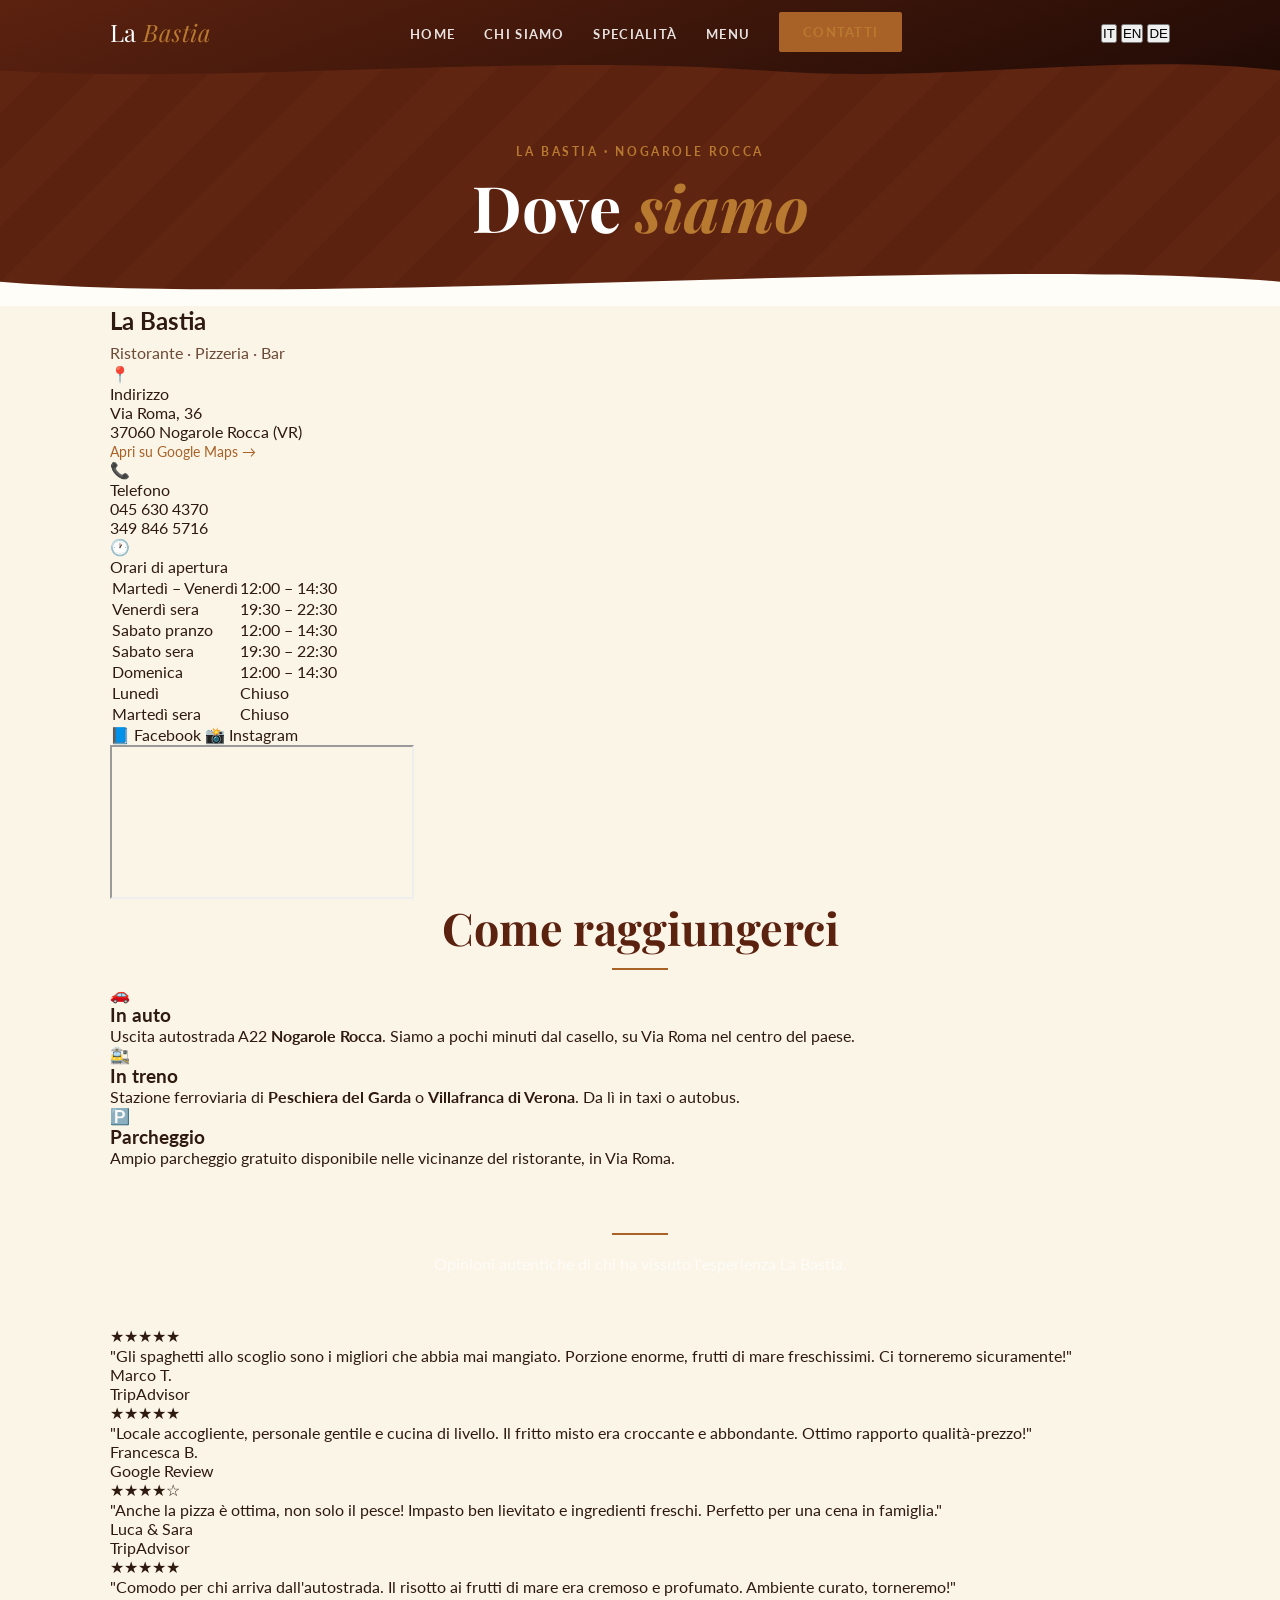
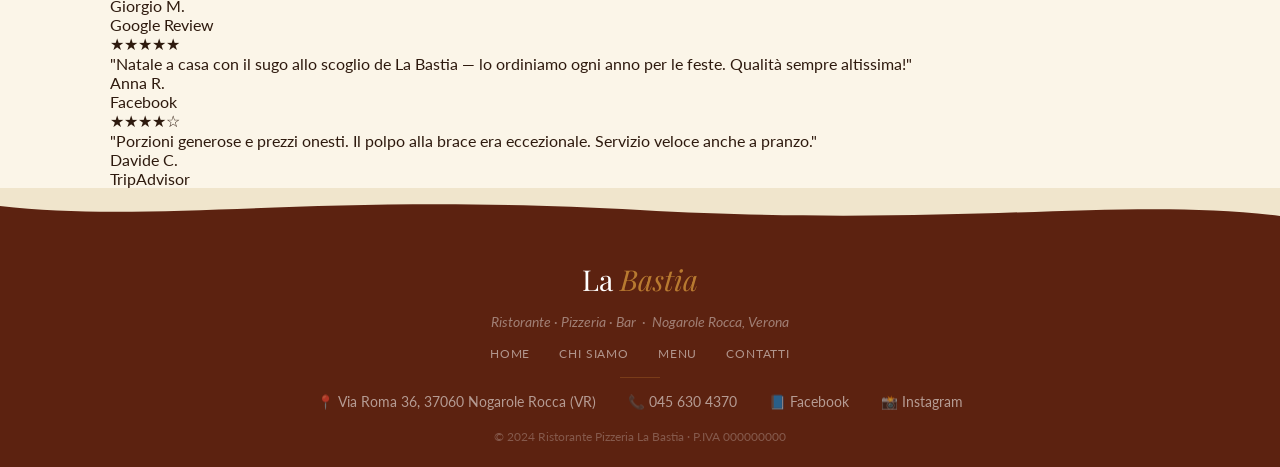
==== contatti.html @ e3be5dfd "Add structured data for SEO enhancement across contact, home, and menu pages" ====
<!DOCTYPE html>
<html lang="it">
<head>
  <meta charset="UTF-8" />
  <meta name="viewport" content="width=device-width, initial-scale=1.0" />
  <title>Contatti e Orari – La Bastia | Ristorante Pizzeria Nogarole Rocca (VR)</title>
  <meta name="description" content="Contatti e orari del Ristorante Pizzeria La Bastia di Nogarole Rocca (VR). Via Roma 36, uscita A22. Tel: 045 630 4370 – 349 846 5716. Aperto da martedì a domenica a pranzo." />
  <meta name="keywords" content="ristorante Nogarole Rocca contatti, orari ristorante Verona, La Bastia dove siamo, Via Roma 36 Nogarole Rocca, ristorante vicino A22 Verona, prenotazione ristorante Verona" />
  <meta name="author" content="La Bastia Ristorante Pizzeria" />
  <meta name="robots" content="index, follow" />

  <!-- Canonical -->
  <link rel="canonical" href="https://www.labastia.it/contatti.html" />

  <!-- Geo -->
  <meta name="geo.region" content="IT-VR" />
  <meta name="geo.placename" content="Nogarole Rocca, Verona" />
  <meta name="geo.position" content="45.1839;10.8779" />
  <meta name="ICBM" content="45.1839, 10.8779" />

  <!-- Theme color -->
  <meta name="theme-color" content="#1a1206" />

  <!-- Open Graph -->
  <meta property="og:type" content="website" />
  <meta property="og:url" content="https://www.labastia.it/contatti.html" />
  <meta property="og:title" content="Contatti e Orari – La Bastia | Ristorante Pizzeria Nogarole Rocca" />
  <meta property="og:description" content="Via Roma 36, Nogarole Rocca (VR). Aperto martedì–domenica a pranzo, venerdì e sabato anche a cena. Tel: 045 630 4370." />
  <meta property="og:image" content="https://www.labastia.it/img/sala.jpg" />
  <meta property="og:image:alt" content="Sala interna del Ristorante La Bastia, Nogarole Rocca" />
  <meta property="og:locale" content="it_IT" />
  <meta property="og:site_name" content="La Bastia Ristorante Pizzeria" />

  <!-- Twitter Card -->
  <meta name="twitter:card" content="summary_large_image" />
  <meta name="twitter:title" content="Contatti e Orari – La Bastia | Nogarole Rocca" />
  <meta name="twitter:description" content="Via Roma 36, Nogarole Rocca (VR). Uscita A22. Tel: 045 630 4370. Aperto martedì–domenica a pranzo." />
  <meta name="twitter:image" content="https://www.labastia.it/img/sala.jpg" />

  <!-- Favicon -->
  <link rel="icon" href="favicon.svg" type="image/svg+xml" />
  <link rel="shortcut icon" href="favicon.svg" />

  <!-- Fonts -->
  <link rel="preconnect" href="https://fonts.googleapis.com" />
  <link rel="preconnect" href="https://fonts.gstatic.com" crossorigin />
  <link href="https://fonts.googleapis.com/css2?family=Playfair+Display:ital,wght@0,400;0,600;0,700;1,400;1,600&family=Lato:wght@300;400;700&family=Dancing+Script:wght@600&display=swap" rel="stylesheet" />
  <link rel="stylesheet" href="css/style.css" />
  <link rel="stylesheet" href="css/contatti.css" />

  <!-- Structured Data: Breadcrumb — genera il link "Contatti" nei sitelinks Google -->
  <script type="application/ld+json">
  {
    "@context": "https://schema.org",
    "@type": "BreadcrumbList",
    "itemListElement": [
      {
        "@type": "ListItem",
        "position": 1,
        "name": "La Bastia – Home",
        "item": "https://www.labastia.it/"
      },
      {
        "@type": "ListItem",
        "position": 2,
        "name": "Contatti e Orari",
        "item": "https://www.labastia.it/contatti.html"
      }
    ]
  }
  </script>

  <!-- Structured Data: LocalBusiness -->
  <script type="application/ld+json">
  {
    "@context": "https://schema.org",
    "@type": "Restaurant",
    "name": "La Bastia",
    "description": "Ristorante e pizzeria a Nogarole Rocca (VR). Pizza artigianale, pesce fresco, carne alla griglia e spaghetti allo scoglio.",
    "url": "https://www.labastia.it",
    "telephone": "+390456304370",
    "image": "https://www.labastia.it/img/sala.jpg",
    "address": {
      "@type": "PostalAddress",
      "streetAddress": "Via Roma 36",
      "addressLocality": "Nogarole Rocca",
      "postalCode": "37060",
      "addressRegion": "VR",
      "addressCountry": "IT"
    },
    "geo": {
      "@type": "GeoCoordinates",
      "latitude": 45.1839,
      "longitude": 10.8779
    },
    "openingHoursSpecification": [
      {
        "@type": "OpeningHoursSpecification",
        "dayOfWeek": ["Tuesday", "Wednesday", "Thursday", "Friday"],
        "opens": "12:00",
        "closes": "14:30"
      },
      {
        "@type": "OpeningHoursSpecification",
        "dayOfWeek": "Friday",
        "opens": "19:30",
        "closes": "22:30"
      },
      {
        "@type": "OpeningHoursSpecification",
        "dayOfWeek": "Saturday",
        "opens": "12:00",
        "closes": "14:30"
      },
      {
        "@type": "OpeningHoursSpecification",
        "dayOfWeek": "Saturday",
        "opens": "19:30",
        "closes": "22:30"
      },
      {
        "@type": "OpeningHoursSpecification",
        "dayOfWeek": "Sunday",
        "opens": "12:00",
        "closes": "14:30"
      }
    ],
    "sameAs": [
      "https://www.facebook.com/p/La-Bastia-pizzeria-ristorante-61551666945159/",
      "https://www.instagram.com/labastiaristorantepizzeria/"
    ],
    "hasMap": "https://maps.app.goo.gl/3NhB3wZYWKJQHn2YA"
  }
  </script>
</head>
<body>

<!-- ══ MOBILE MENU ══════════════════════════════════════════════ -->
<nav class="mobile-menu" id="mobileMenu" aria-label="Menu mobile">
  <a href="index.html" data-i18n="nav.home">Home</a>
  <a href="index.html#chi-siamo" data-i18n="nav.about">Chi siamo</a>
  <a href="index.html#specialita" data-i18n="nav.specialita">Specialità</a>
  <a href="menu.html" data-i18n="nav.menu">Menu</a>
  <a href="contatti.html" class="active" data-i18n="nav.contatti">Contatti</a>
  <div class="mobile-lang">
    <button class="lang-btn active" data-lang="it">IT</button>
    <button class="lang-btn" data-lang="en">EN</button>
    <button class="lang-btn" data-lang="de">DE</button>
  </div>
</nav>

<!-- ══ NAVBAR ═══════════════════════════════════════════════════ -->
<header id="navbar" class="always-dark" role="banner">
  <div class="container nav-inner">
    <a href="index.html" class="nav-logo">La <em>Bastia</em></a>
    <ul class="nav-links" role="list">
      <li><a href="index.html" data-i18n="nav.home">Home</a></li>
      <li><a href="index.html#chi-siamo" data-i18n="nav.about">Chi siamo</a></li>
      <li><a href="index.html#specialita" data-i18n="nav.specialita">Specialità</a></li>
      <li><a href="menu.html" data-i18n="nav.menu">Menu</a></li>
      <li><a href="contatti.html" class="btn btn-amber active" data-i18n="nav.contatti">Contatti</a></li>
    </ul>
    <div class="lang-switcher">
      <button class="lang-btn active" data-lang="it">IT</button>
      <button class="lang-btn" data-lang="en">EN</button>
      <button class="lang-btn" data-lang="de">DE</button>
    </div>
    <button class="nav-toggle" id="navToggle" aria-label="Apri menu" aria-expanded="false">
      <span></span><span></span><span></span>
    </button>
  </div>
</header>

<!-- ══ PAGE HEADER ══════════════════════════════════════════════ -->
<div class="page-header" role="banner">
  <span class="ph-label" data-i18n="contatti.label">La Bastia · Nogarole Rocca</span>
  <h1 data-i18n="contatti.title">Dove <em>siamo</em></h1>
  <div class="ph-wave" aria-hidden="true">
    <svg viewBox="0 0 1440 60" xmlns="http://www.w3.org/2000/svg" preserveAspectRatio="none">
      <path fill="#FFFDF8" d="M0,30 C360,60 1080,0 1440,30 L1440,60 L0,60 Z"/>
    </svg>
  </div>
</div>

<!-- ══ CONTATTI ══════════════════════════════════════════════════ -->
<section id="contatti">
  <div class="container">
    <div class="contatti-grid">

      <!-- Informazioni -->
      <div class="contatti-info">
        <h2>La Bastia<br/><span style="font-size:1rem;color:var(--text-lt);font-family:var(--ff-body);font-weight:400">Ristorante · Pizzeria · Bar</span></h2>

        <div class="contact-item">
          <div class="contact-icon">📍</div>
          <div>
            <div class="contact-label" data-i18n="contatti.addrLabel">Indirizzo</div>
            <div class="contact-value">
              Via Roma, 36<br/>
              37060 Nogarole Rocca (VR)<br/>
              <a href="https://maps.app.goo.gl/3NhB3wZYWKJQHn2YA" target="_blank" rel="noopener" style="font-size:0.85rem;color:var(--amber)" data-i18n="contatti.addrMaps">
                Apri su Google Maps →
              </a>
            </div>
          </div>
        </div>

        <div class="contact-item">
          <div class="contact-icon">📞</div>
          <div>
            <div class="contact-label" data-i18n="contatti.telLabel">Telefono</div>
            <div class="contact-value">
              <a href="tel:+390456304370">045 630 4370</a><br/>
              <a href="tel:+393498465716">349 846 5716</a>
            </div>
          </div>
        </div>

        <div class="contact-item">
          <div class="contact-icon">🕐</div>
          <div>
            <div class="contact-label" data-i18n="contatti.orariLabel">Orari di apertura</div>
            <div class="contact-value">
              <table class="orari-table">
                <tr><td data-i18n="contatti.marVen">Martedì – Venerdì</td><td>12:00 – 14:30</td></tr>
                <tr><td data-i18n="contatti.venSera">Venerdì sera</td><td>19:30 – 22:30</td></tr>
                <tr><td data-i18n="contatti.sabPranzo">Sabato pranzo</td><td>12:00 – 14:30</td></tr>
                <tr><td data-i18n="contatti.sabSera">Sabato sera</td><td>19:30 – 22:30</td></tr>
                <tr><td data-i18n="contatti.domenica">Domenica</td><td>12:00 – 14:30</td></tr>
                <tr><td data-i18n="contatti.lunedi">Lunedì</td><td class="chiuso" data-i18n="contatti.chiuso">Chiuso</td></tr>
                <tr><td data-i18n="contatti.marSera">Martedì sera</td><td class="chiuso" data-i18n="contatti.chiuso">Chiuso</td></tr>
              </table>
            </div>
          </div>
        </div>

        <div class="social-btns">
          <a href="https://www.facebook.com/p/La-Bastia-pizzeria-ristorante-61551666945159/"
             target="_blank" rel="noopener" class="btn-social">
            📘 Facebook
          </a>
          <a href="https://www.instagram.com/labastiaristorantepizzeria/"
             target="_blank" rel="noopener" class="btn-social">
            📸 Instagram
          </a>
        </div>
      </div>

      <!-- Mappa -->
      <div class="contatti-map">
        <iframe
          title="La Bastia su Google Maps"
          src="https://www.google.com/maps/embed?pb=!1m18!1m12!1m3!1d2799.5!2d10.8779!3d45.1839!2m3!1f0!2f0!3f0!3m2!1i1024!2i768!4f13.1!3m3!1m2!1s0x47793b5e3e3e3e3f%3A0x0!2sVia+Roma+36%2C+37060+Nogarole+Rocca+VR!5e0!3m2!1sit!2sit!4v1"
          allowfullscreen=""
          loading="lazy"
          referrerpolicy="no-referrer-when-downgrade">
        </iframe>
      </div>

    </div>
  </div>
</section>

<!-- ══ COME RAGGIUNGERCI ═════════════════════════════════════════ -->
<section id="raggiungerci">
  <div class="container">
    <h2 class="section-title" data-i18n="contatti.howTitle">Come raggiungerci</h2>
    <span class="amber-line"></span>
    <div class="raggiungerci-grid">
      <div class="info-card">
        <div class="ic-icon">🚗</div>
        <h3 data-i18n="contatti.carH">In auto</h3>
        <p data-i18n="contatti.carP">Uscita autostrada A22 <strong>Nogarole Rocca</strong>. Siamo a pochi minuti dal casello, su Via Roma nel centro del paese.</p>
      </div>
      <div class="info-card">
        <div class="ic-icon">🚉</div>
        <h3 data-i18n="contatti.trainH">In treno</h3>
        <p data-i18n="contatti.trainP">Stazione ferroviaria di <strong>Peschiera del Garda</strong> o <strong>Villafranca di Verona</strong>. Da lì in taxi o autobus.</p>
      </div>
      <div class="info-card">
        <div class="ic-icon">🅿️</div>
        <h3 data-i18n="contatti.parkH">Parcheggio</h3>
        <p data-i18n="contatti.parkP">Ampio parcheggio gratuito disponibile nelle vicinanze del ristorante, in Via Roma.</p>
      </div>
    </div>
  </div>
</section>

<!-- ══ RECENSIONI ════════════════════════════════════════════════ -->
<section id="recensioni">
  <div class="container">
    <h2 class="section-title on-dark" data-i18n="contatti.reviewsTitle">Cosa dicono i nostri ospiti</h2>
    <span class="amber-line"></span>
    <p class="section-sub on-dark" data-i18n="contatti.reviewsSub">Opinioni autentiche di chi ha vissuto l'esperienza La Bastia.</p>
    <div class="reviews-grid">
      <div class="review-card">
        <div class="stars">★★★★★</div>
        <p class="review-text">"Gli spaghetti allo scoglio sono i migliori che abbia mai mangiato. Porzione enorme, frutti di mare freschissimi. Ci torneremo sicuramente!"</p>
        <div class="review-author">Marco T.</div>
        <div class="review-source">TripAdvisor</div>
      </div>
      <div class="review-card">
        <div class="stars">★★★★★</div>
        <p class="review-text">"Locale accogliente, personale gentile e cucina di livello. Il fritto misto era croccante e abbondante. Ottimo rapporto qualità-prezzo!"</p>
        <div class="review-author">Francesca B.</div>
        <div class="review-source">Google Review</div>
      </div>
      <div class="review-card">
        <div class="stars">★★★★☆</div>
        <p class="review-text">"Anche la pizza è ottima, non solo il pesce! Impasto ben lievitato e ingredienti freschi. Perfetto per una cena in famiglia."</p>
        <div class="review-author">Luca &amp; Sara</div>
        <div class="review-source">TripAdvisor</div>
      </div>
      <div class="review-card">
        <div class="stars">★★★★★</div>
        <p class="review-text">"Comodo per chi arriva dall'autostrada. Il risotto ai frutti di mare era cremoso e profumato. Ambiente curato, torneremo!"</p>
        <div class="review-author">Giorgio M.</div>
        <div class="review-source">Google Review</div>
      </div>
      <div class="review-card">
        <div class="stars">★★★★★</div>
        <p class="review-text">"Natale a casa con il sugo allo scoglio de La Bastia — lo ordiniamo ogni anno per le feste. Qualità sempre altissima!"</p>
        <div class="review-author">Anna R.</div>
        <div class="review-source">Facebook</div>
      </div>
      <div class="review-card">
        <div class="stars">★★★★☆</div>
        <p class="review-text">"Porzioni generose e prezzi onesti. Il polpo alla brace era eccezionale. Servizio veloce anche a pranzo."</p>
        <div class="review-author">Davide C.</div>
        <div class="review-source">TripAdvisor</div>
      </div>
    </div>
  </div>
</section>

<!-- ══ FOOTER ════════════════════════════════════════════════════ -->
<footer id="footer" role="contentinfo">
  <div class="container footer-inner">
    <div class="footer-logo">La <em>Bastia</em></div>
    <p class="footer-tag" data-i18n="footer.tag">Ristorante · Pizzeria · Bar &nbsp;·&nbsp; Nogarole Rocca, Verona</p>
    <nav class="footer-nav" aria-label="Link footer">
      <a href="index.html"           data-i18n="nav.home">Home</a>
      <a href="index.html#chi-siamo" data-i18n="nav.about">Chi siamo</a>
      <a href="menu.html"            data-i18n="nav.menu">Menu</a>
      <a href="contatti.html"        data-i18n="nav.contatti">Contatti</a>
    </nav>
    <div class="footer-divider"></div>
    <div class="footer-contacts">
      <span>📍 Via Roma 36, 37060 Nogarole Rocca (VR)</span>
      <a href="tel:+390456304370">📞 045 630 4370</a>
      <a href="https://www.facebook.com/p/La-Bastia-pizzeria-ristorante-61551666945159/" target="_blank" rel="noopener">📘 Facebook</a>
      <a href="https://www.instagram.com/labastiaristorantepizzeria/" target="_blank" rel="noopener">📸 Instagram</a>
    </div>
    <p class="footer-copy" data-i18n="footer.copy">© 2024 Ristorante Pizzeria La Bastia · P.IVA 000000000</p>
  </div>
</footer>

<button id="scroll-top" aria-label="Torna in cima">↑</button>

<!-- ══ COOKIE BANNER (GDPR) ══════════════════════════════════ -->
<div id="cookie-banner" role="dialog" aria-labelledby="cookie-title" hidden>
  <div class="cookie-inner">
    <div class="cookie-text">
      <strong id="cookie-title">🍪 Informativa sui cookie</strong>
      <p>Utilizziamo <strong>Google Analytics</strong> per capire come viene usato il sito, in forma completamente anonima. Puoi rifiutare senza che cambi nulla nella tua esperienza.</p>
    </div>
    <div class="cookie-btns">
      <button id="cookie-reject" class="cookie-btn-reject">Rifiuta</button>
      <button id="cookie-accept" class="cookie-btn-accept">Accetto</button>
    </div>
  </div>
</div>

<script src="js/i18n.js"></script>
<script src="js/main.js"></script>
<script src="js/analytics.js"></script>
</body>
</html>
---- css/style.css ----
/* ═══════════════════════════════════════════════════════════════
   style.css — Stili condivisi La Bastia
   (reset, variabili, utility, navbar, footer, mobile menu)
═══════════════════════════════════════════════════════════════ */

/* ─── RESET & BASE ─────────────────────────────────────────── */
*, *::before, *::after {
  box-sizing: border-box;
  margin: 0;
  padding: 0;
}

:root {
  --rust:      #7B3118;
  --rust-dk:   #5C2210;
  --rust-mid:  #8B3A1E;
  --amber:     #A86228;
  --amber-lt:  #B87A30;
  --cream:     #FBF5E8;
  --cream-dk:  #F0E5CC;
  --cream-md:  #F5EDDA;
  --warm-white:#FFFDF8;
  --text:      #2E1A0E;
  --text-lt:   #6B4A36;
  --white:     #FFFFFF;
  --radius:    8px;
  --ff-head:   'Playfair Display', Georgia, serif;
  --ff-script: 'Dancing Script', cursive;
  --ff-body:   'Lato', Arial, sans-serif;
  --t:         0.3s ease;
}

html {
  scroll-behavior: smooth;
}

body {
  font-family: var(--ff-body);
  color: var(--text);
  background: var(--cream);
  overflow-x: hidden;
}

img {
  display: block;
  max-width: 100%;
}

a {
  color: inherit;
  text-decoration: none;
}

ul {
  list-style: none;
}

/* ─── UTILITY ───────────────────────────────────────────────── */
.container {
  max-width: 1100px;
  margin: 0 auto;
  padding: 0 20px;
}

.section-title {
  font-family: var(--ff-head);
  font-size: clamp(2rem, 5vw, 2.8rem);
  color: var(--rust-dk);
  text-align: center;
  line-height: 1.15;
}

.section-title.on-dark {
  color: var(--cream);
}

.amber-line {
  display: block;
  width: 56px;
  height: 2px;
  background: var(--amber);
  margin: 0.9rem auto;
}

.section-sub {
  font-size: 1rem;
  color: var(--text-lt);
  text-align: center;
  max-width: 580px;
  margin: 0 auto 3rem;
  line-height: 1.75;
}

.section-sub.on-dark {
  color: rgba(255, 255, 255, 0.72);
}

/* ─── BOTTONI ───────────────────────────────────────────────── */
.btn {
  display: inline-block;
  padding: 14px 34px;
  border-radius: 2px;
  font-family: var(--ff-body);
  font-size: 0.82rem;
  font-weight: 700;
  letter-spacing: 0.13em;
  text-transform: uppercase;
  cursor: pointer;
  transition: var(--t);
  border: 2px solid transparent;
}

.btn-amber {
  background: var(--amber);
  color: var(--white);
  border-color: var(--amber);
}
.btn-amber:hover {
  background: var(--amber-lt);
  border-color: var(--amber-lt);
}

.btn-outline {
  background: transparent;
  color: var(--white);
  border-color: rgba(255, 255, 255, 0.7);
}
.btn-outline:hover {
  background: var(--white);
  color: var(--rust-dk);
  border-color: var(--white);
}

.btn-rust {
  background: var(--rust);
  color: var(--white);
  border-color: var(--rust);
}
.btn-rust:hover {
  background: var(--rust-mid);
  border-color: var(--rust-mid);
}

/* ─── PAGE HEADER (per pagine interne) ─────────────────────── */
.page-header {
  background: var(--rust-dk);
  padding: 140px 0 64px;
  text-align: center;
  position: relative;
  overflow: hidden;
}

.page-header::before {
  content: '';
  position: absolute;
  inset: 0;
  background: repeating-linear-gradient(
    135deg,
    transparent,
    transparent 40px,
    rgba(193, 120, 48, 0.04) 40px,
    rgba(193, 120, 48, 0.04) 80px
  );
}

.page-header .ph-label {
  display: inline-block;
  font-size: 0.74rem;
  font-weight: 700;
  letter-spacing: 0.22em;
  text-transform: uppercase;
  color: var(--amber-lt);
  margin-bottom: 0.8rem;
  position: relative;
}

.page-header h1 {
  font-family: var(--ff-head);
  font-size: clamp(2.4rem, 7vw, 4rem);
  color: var(--white);
  line-height: 1.1;
  position: relative;
}

.page-header h1 em {
  font-style: italic;
  color: var(--amber-lt);
}

.page-header .ph-wave {
  position: absolute;
  bottom: -2px;
  left: 0;
  right: 0;
}

.page-header .ph-wave svg {
  display: block;
  width: 100%;
}

/* ─── NAVBAR ────────────────────────────────────────────────── */
#navbar {
  position: fixed;
  top: 0;
  left: 0;
  right: 0;
  z-index: 1000;
  padding: 18px 0 46px;
  background: linear-gradient(160deg, rgba(92, 34, 16, 0.48) 0%, rgba(30, 10, 5, 0.74) 100%);
  -webkit-mask-image: url("data:image/svg+xml,%3Csvg xmlns='http://www.w3.org/2000/svg' viewBox='0 0 1440 100' preserveAspectRatio='none'%3E%3Cpath fill='white' d='M0,0 L1440,0 L1440,72 C1260,52 1060,86 860,72 C580,54 280,86 0,72 Z'/%3E%3C/svg%3E");
  mask-image: url("data:image/svg+xml,%3Csvg xmlns='http://www.w3.org/2000/svg' viewBox='0 0 1440 100' preserveAspectRatio='none'%3E%3Cpath fill='white' d='M0,0 L1440,0 L1440,72 C1260,52 1060,86 860,72 C580,54 280,86 0,72 Z'/%3E%3C/svg%3E");
  -webkit-mask-size: 100% 100%;
  mask-size: 100% 100%;
  -webkit-mask-repeat: no-repeat;
  mask-repeat: no-repeat;
  transition: padding var(--t), box-shadow var(--t);
}

#navbar.scrolled {
  padding: 12px 0 46px;
  box-shadow: 0 2px 20px rgba(0, 0, 0, 0.35);
}

.nav-inner {
  display: flex;
  align-items: center;
  justify-content: space-between;
}

.nav-logo {
  font-family: var(--ff-head);
  font-size: 1.5rem;
  color: var(--white);
  letter-spacing: 0.02em;
}

.nav-logo em {
  font-style: italic;
  color: var(--amber-lt);
}

.nav-links {
  display: flex;
  gap: 1.8rem;
  align-items: center;
}

.nav-links a {
  color: rgba(255, 255, 255, 0.88);
  font-size: 0.8rem;
  letter-spacing: 0.1em;
  text-transform: uppercase;
  font-weight: 700;
  transition: color var(--t);
}

.nav-links a:hover,
.nav-links a.active {
  color: var(--amber-lt);
}

.nav-links .btn-amber {
  padding: 10px 22px;
  letter-spacing: 0.1em;
  color: var(--white);
}

/* hamburger */
.nav-toggle {
  display: none;
  flex-direction: column;
  gap: 5px;
  cursor: pointer;
  background: none;
  border: none;
  padding: 4px;
}

.nav-toggle span {
  display: block;
  width: 26px;
  height: 2px;
  background: var(--white);
  transition: var(--t);
}

.nav-toggle.open span:nth-child(1) {
  transform: translateY(7px) rotate(45deg);
}
.nav-toggle.open span:nth-child(2) {
  opacity: 0;
}
.nav-toggle.open span:nth-child(3) {
  transform: translateY(-7px) rotate(-45deg);
}

/* ─── MOBILE MENU OVERLAY ───────────────────────────────────── */
.mobile-menu {
  display: none;
  position: fixed;
  inset: 0;
  background: var(--rust-dk);
  z-index: 999;
  flex-direction: column;
  align-items: center;
  justify-content: center;
  gap: 2rem;
}

.mobile-menu.active {
  display: flex;
}

.mobile-menu a {
  color: var(--white);
  font-family: var(--ff-head);
  font-size: 1.9rem;
  font-style: italic;
  transition: color var(--t);
}

.mobile-menu a:hover,
.mobile-menu a.active {
  color: var(--amber-lt);
}

/* ─── FOOTER ────────────────────────────────────────────────── */
#footer {
  position: relative;
  background: var(--rust-dk);
  padding: 72px 0 24px;
}

#footer::before {
  content: '';
  position: absolute;
  top: 0;
  left: 0;
  right: 0;
  height: 40px;
  background: url("data:image/svg+xml,%3Csvg xmlns='http://www.w3.org/2000/svg' viewBox='0 0 1440 40' preserveAspectRatio='none'%3E%3Cpath fill='%23F0E5CC' d='M0,0 L1440,0 L1440,28 C1260,8 1080,40 720,22 C360,4 180,36 0,18 Z'/%3E%3C/svg%3E") center/100% 100% no-repeat;
  pointer-events: none;
}

.footer-inner {
  display: flex;
  flex-direction: column;
  align-items: center;
  gap: 16px;
  text-align: center;
  position: relative;
  z-index: 1;
}

.footer-logo {
  font-family: var(--ff-head);
  font-size: 1.8rem;
  color: var(--white);
}

.footer-logo em {
  font-style: italic;
  color: var(--amber-lt);
}

.footer-tag {
  font-style: italic;
  color: rgba(255, 255, 255, 0.42);
  font-size: 0.85rem;
}

.footer-nav {
  display: flex;
  gap: 1.8rem;
  flex-wrap: wrap;
  justify-content: center;
}

.footer-nav a {
  color: rgba(255, 255, 255, 0.52);
  font-size: 0.78rem;
  letter-spacing: 0.07em;
  text-transform: uppercase;
  transition: color var(--t);
}

.footer-nav a:hover {
  color: var(--amber-lt);
}

.footer-divider {
  width: 40px;
  height: 1px;
  background: rgba(193, 120, 48, 0.3);
}

.footer-contacts {
  display: flex;
  gap: 2rem;
  flex-wrap: wrap;
  justify-content: center;
  font-size: 0.85rem;
  color: rgba(255, 255, 255, 0.55);
}

.footer-contacts a {
  color: rgba(255, 255, 255, 0.55);
  transition: color var(--t);
}

.footer-contacts a:hover {
  color: var(--amber-lt);
}

.footer-copy {
  color: rgba(255, 255, 255, 0.25);
  font-size: 0.72rem;
  margin-top: 4px;
}

/* ─── SCROLL TOP ────────────────────────────────────────────── */
#scroll-top {
  position: fixed;
  bottom: 26px;
  right: 26px;
  width: 44px;
  height: 44px;
  border-radius: 50%;
  background: var(--rust);
  color: var(--white);
  border: none;
  font-size: 1.1rem;
  cursor: pointer;
  display: flex;
  align-items: center;
  justify-content: center;
  opacity: 0;
  transform: translateY(10px);
  transition: opacity 0.3s, transform 0.3s, background 0.2s;
  z-index: 998;
  box-shadow: 0 4px 14px rgba(0, 0, 0, 0.25);
}

#scroll-top.visible {
  opacity: 1;
  transform: translateY(0);
}

#scroll-top:hover {
  background: var(--amber);
}

/* ─── RESPONSIVE NAVBAR ─────────────────────────────────────── */
@media (max-width: 768px) {
  .nav-links {
    display: none;
  }

  .nav-toggle {
    display: flex;
  }
}
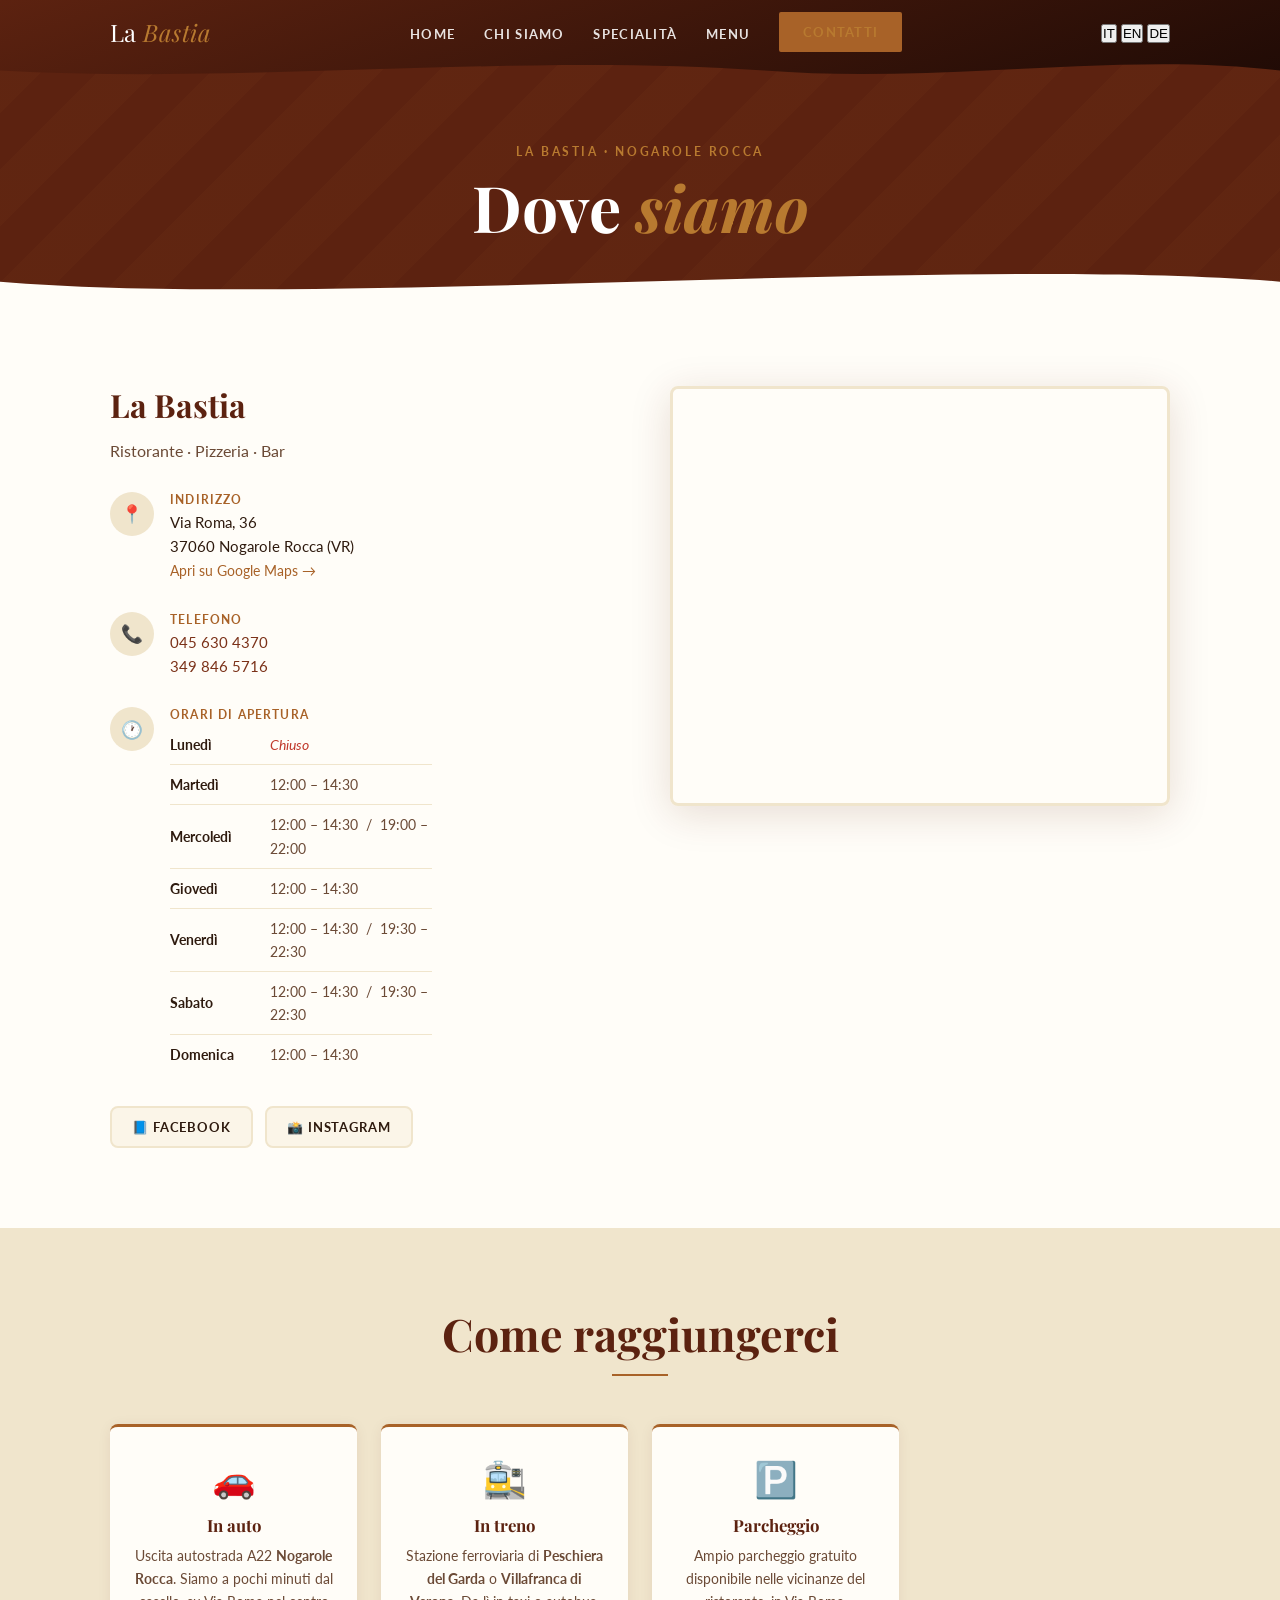
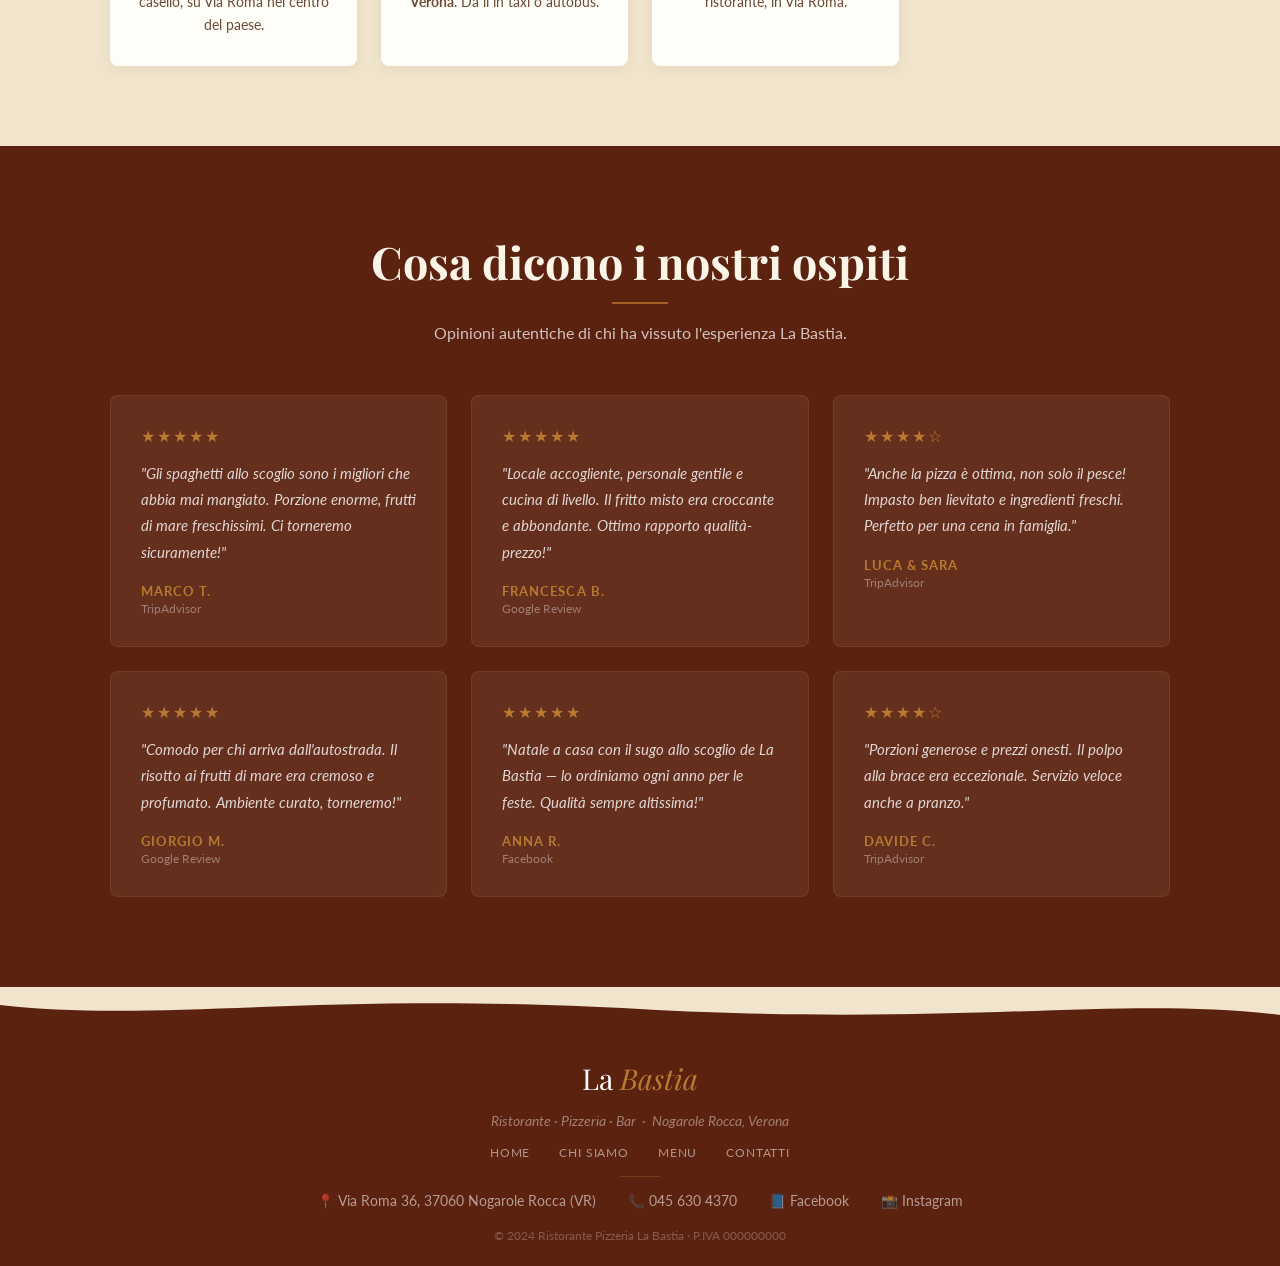
==== commit 82c8211d: "Update opening hours in contact page and adjust table layout for better readability" ====
--- a/contatti.html
+++ b/contatti.html
@@ -132,6 +132,16 @@
     "hasMap": "https://maps.app.goo.gl/3NhB3wZYWKJQHn2YA"
   }
   </script>
+
+  <!-- Google tag (gtag.js) -->
+  <script async src="https://www.googletagmanager.com/gtag/js?id=G-4QYQF6EFCT"></script>
+  <script>
+    window.dataLayer = window.dataLayer || [];
+    function gtag(){dataLayer.push(arguments);}
+    gtag('js', new Date());
+
+    gtag('config', 'G-4QYQF6EFCT');
+  </script>
 </head>
 <body>
 
@@ -222,13 +232,13 @@
             <div class="contact-label" data-i18n="contatti.orariLabel">Orari di apertura</div>
             <div class="contact-value">
               <table class="orari-table">
-                <tr><td data-i18n="contatti.marVen">Martedì – Venerdì</td><td>12:00 – 14:30</td></tr>
-                <tr><td data-i18n="contatti.venSera">Venerdì sera</td><td>19:30 – 22:30</td></tr>
-                <tr><td data-i18n="contatti.sabPranzo">Sabato pranzo</td><td>12:00 – 14:30</td></tr>
-                <tr><td data-i18n="contatti.sabSera">Sabato sera</td><td>19:30 – 22:30</td></tr>
+                <tr><td data-i18n="contatti.lunedi">Lunedì</td><td class="chiuso" data-i18n="contatti.chiuso">Chiuso</td></tr>
+                <tr><td data-i18n="contatti.martedi">Martedì</td><td>12:00 – 14:30</td></tr>
+                <tr><td data-i18n="contatti.mercoledi">Mercoledì</td><td>12:00 – 14:30 &nbsp;/&nbsp; 19:00 – 22:00</td></tr>
+                <tr><td data-i18n="contatti.giovedi">Giovedì</td><td>12:00 – 14:30</td></tr>
+                <tr><td data-i18n="contatti.venerdi">Venerdì</td><td>12:00 – 14:30 &nbsp;/&nbsp; 19:30 – 22:30</td></tr>
+                <tr><td data-i18n="contatti.sabato">Sabato</td><td>12:00 – 14:30 &nbsp;/&nbsp; 19:30 – 22:30</td></tr>
                 <tr><td data-i18n="contatti.domenica">Domenica</td><td>12:00 – 14:30</td></tr>
-                <tr><td data-i18n="contatti.lunedi">Lunedì</td><td class="chiuso" data-i18n="contatti.chiuso">Chiuso</td></tr>
-                <tr><td data-i18n="contatti.marSera">Martedì sera</td><td class="chiuso" data-i18n="contatti.chiuso">Chiuso</td></tr>
               </table>
             </div>
           </div>
--- a/css/contatti.css
+++ b/css/contatti.css
@@ -0,0 +1,261 @@
+/* ═══════════════════════════════════════════════════════════════
+   contatti.css — Stili pagina Contatti & Recensioni
+═══════════════════════════════════════════════════════════════ */
+
+/* ─── SEZIONE CONTATTI ──────────────────────────────────────── */
+#contatti {
+  padding: 80px 0;
+  background: var(--warm-white);
+}
+
+.contatti-grid {
+  display: grid;
+  grid-template-columns: 1fr 1fr;
+  gap: 60px;
+  align-items: start;
+}
+
+/* ─── INFO ──────────────────────────────────────────────────── */
+.contatti-info h2 {
+  font-family: var(--ff-head);
+  font-size: clamp(1.6rem, 4vw, 2rem);
+  color: var(--rust-dk);
+  margin-bottom: 1.8rem;
+  line-height: 1.2;
+}
+
+.contact-item {
+  display: flex;
+  align-items: flex-start;
+  gap: 16px;
+  margin-bottom: 1.8rem;
+}
+
+.contact-icon {
+  width: 44px;
+  height: 44px;
+  border-radius: 50%;
+  background: var(--cream-dk);
+  display: flex;
+  align-items: center;
+  justify-content: center;
+  font-size: 1.1rem;
+  flex-shrink: 0;
+  color: var(--rust);
+}
+
+.contact-label {
+  font-size: 0.73rem;
+  font-weight: 700;
+  letter-spacing: 0.1em;
+  text-transform: uppercase;
+  color: var(--amber);
+  margin-bottom: 4px;
+}
+
+.contact-value {
+  color: var(--text);
+  font-size: 0.95rem;
+  line-height: 1.6;
+}
+
+.contact-value a {
+  color: var(--rust);
+  transition: color var(--t);
+}
+
+.contact-value a:hover {
+  color: var(--amber);
+}
+
+/* ─── TABELLA ORARI ─────────────────────────────────────────── */
+.orari-table {
+  width: 100%;
+  border-collapse: collapse;
+  margin-top: 4px;
+}
+
+.orari-table td {
+  padding: 8px 0;
+  font-size: 0.9rem;
+  color: var(--text-lt);
+  border-bottom: 1px solid var(--cream-dk);
+}
+
+.orari-table td:first-child {
+  font-weight: 700;
+  color: var(--text);
+  width: 38%;
+}
+
+.orari-table tr:last-child td {
+  border-bottom: none;
+}
+
+.chiuso {
+  color: #C0392B !important;
+  font-style: italic;
+}
+
+/* ─── SOCIAL BUTTONS ────────────────────────────────────────── */
+.social-btns {
+  display: flex;
+  gap: 12px;
+  flex-wrap: wrap;
+  margin-top: 2rem;
+}
+
+.btn-social {
+  display: inline-flex;
+  align-items: center;
+  gap: 8px;
+  padding: 11px 20px;
+  border-radius: var(--radius);
+  font-size: 0.8rem;
+  font-weight: 700;
+  letter-spacing: 0.07em;
+  text-transform: uppercase;
+  transition: var(--t);
+  border: 2px solid var(--cream-dk);
+  background: var(--cream);
+  color: var(--text);
+}
+
+.btn-social:hover {
+  border-color: var(--amber);
+  color: var(--rust-dk);
+}
+
+/* ─── MAPPA ─────────────────────────────────────────────────── */
+.contatti-map {
+  border-radius: var(--radius);
+  overflow: hidden;
+  box-shadow: 0 8px 40px rgba(92, 34, 16, 0.15);
+  height: 420px;
+  border: 3px solid var(--cream-dk);
+}
+
+.contatti-map iframe {
+  width: 100%;
+  height: 100%;
+  border: none;
+}
+
+@media (max-width: 768px) {
+  #contatti {
+    padding: 60px 0;
+  }
+
+  .contatti-grid {
+    grid-template-columns: 1fr;
+    gap: 40px;
+  }
+
+  .contatti-map {
+    height: 280px;
+  }
+}
+
+/* ─── SEZIONE RECENSIONI ────────────────────────────────────── */
+#recensioni {
+  padding: 90px 0;
+  background: var(--rust-dk);
+}
+
+.reviews-grid {
+  display: grid;
+  grid-template-columns: repeat(auto-fill, minmax(280px, 1fr));
+  gap: 24px;
+  margin-top: 3rem;
+}
+
+.review-card {
+  background: rgba(255, 255, 255, 0.06);
+  border: 1px solid rgba(193, 120, 48, 0.2);
+  border-radius: var(--radius);
+  padding: 30px;
+  transition: background var(--t);
+}
+
+.review-card:hover {
+  background: rgba(255, 255, 255, 0.1);
+}
+
+.stars {
+  color: var(--amber-lt);
+  font-size: 1rem;
+  letter-spacing: 2px;
+  margin-bottom: 14px;
+}
+
+.review-text {
+  font-style: italic;
+  color: rgba(255, 255, 255, 0.8);
+  line-height: 1.75;
+  font-size: 0.94rem;
+  margin-bottom: 18px;
+}
+
+.review-author {
+  font-size: 0.8rem;
+  font-weight: 700;
+  letter-spacing: 0.08em;
+  text-transform: uppercase;
+  color: var(--amber-lt);
+}
+
+.review-source {
+  font-size: 0.74rem;
+  color: rgba(255, 255, 255, 0.38);
+  margin-top: 2px;
+}
+
+/* ─── SEZIONE COME RAGGIUNGERCI ─────────────────────────────── */
+#raggiungerci {
+  padding: 80px 0;
+  background: var(--cream-dk);
+}
+
+.raggiungerci-grid {
+  display: grid;
+  grid-template-columns: repeat(auto-fill, minmax(240px, 1fr));
+  gap: 24px;
+  margin-top: 3rem;
+}
+
+.info-card {
+  background: var(--warm-white);
+  border-radius: var(--radius);
+  padding: 30px 24px;
+  text-align: center;
+  box-shadow: 0 2px 14px rgba(92, 34, 16, 0.07);
+  border-top: 3px solid var(--amber);
+}
+
+.info-card .ic-icon {
+  font-size: 2.2rem;
+  margin-bottom: 0.8rem;
+}
+
+.info-card h3 {
+  font-family: var(--ff-head);
+  font-size: 1.05rem;
+  color: var(--rust-dk);
+  margin-bottom: 8px;
+}
+
+.info-card p {
+  font-size: 0.88rem;
+  color: var(--text-lt);
+  line-height: 1.65;
+}
+
+@media (max-width: 768px) {
+  #recensioni {
+    padding: 70px 0;
+  }
+
+  #raggiungerci {
+    padding: 60px 0;
+  }
+}
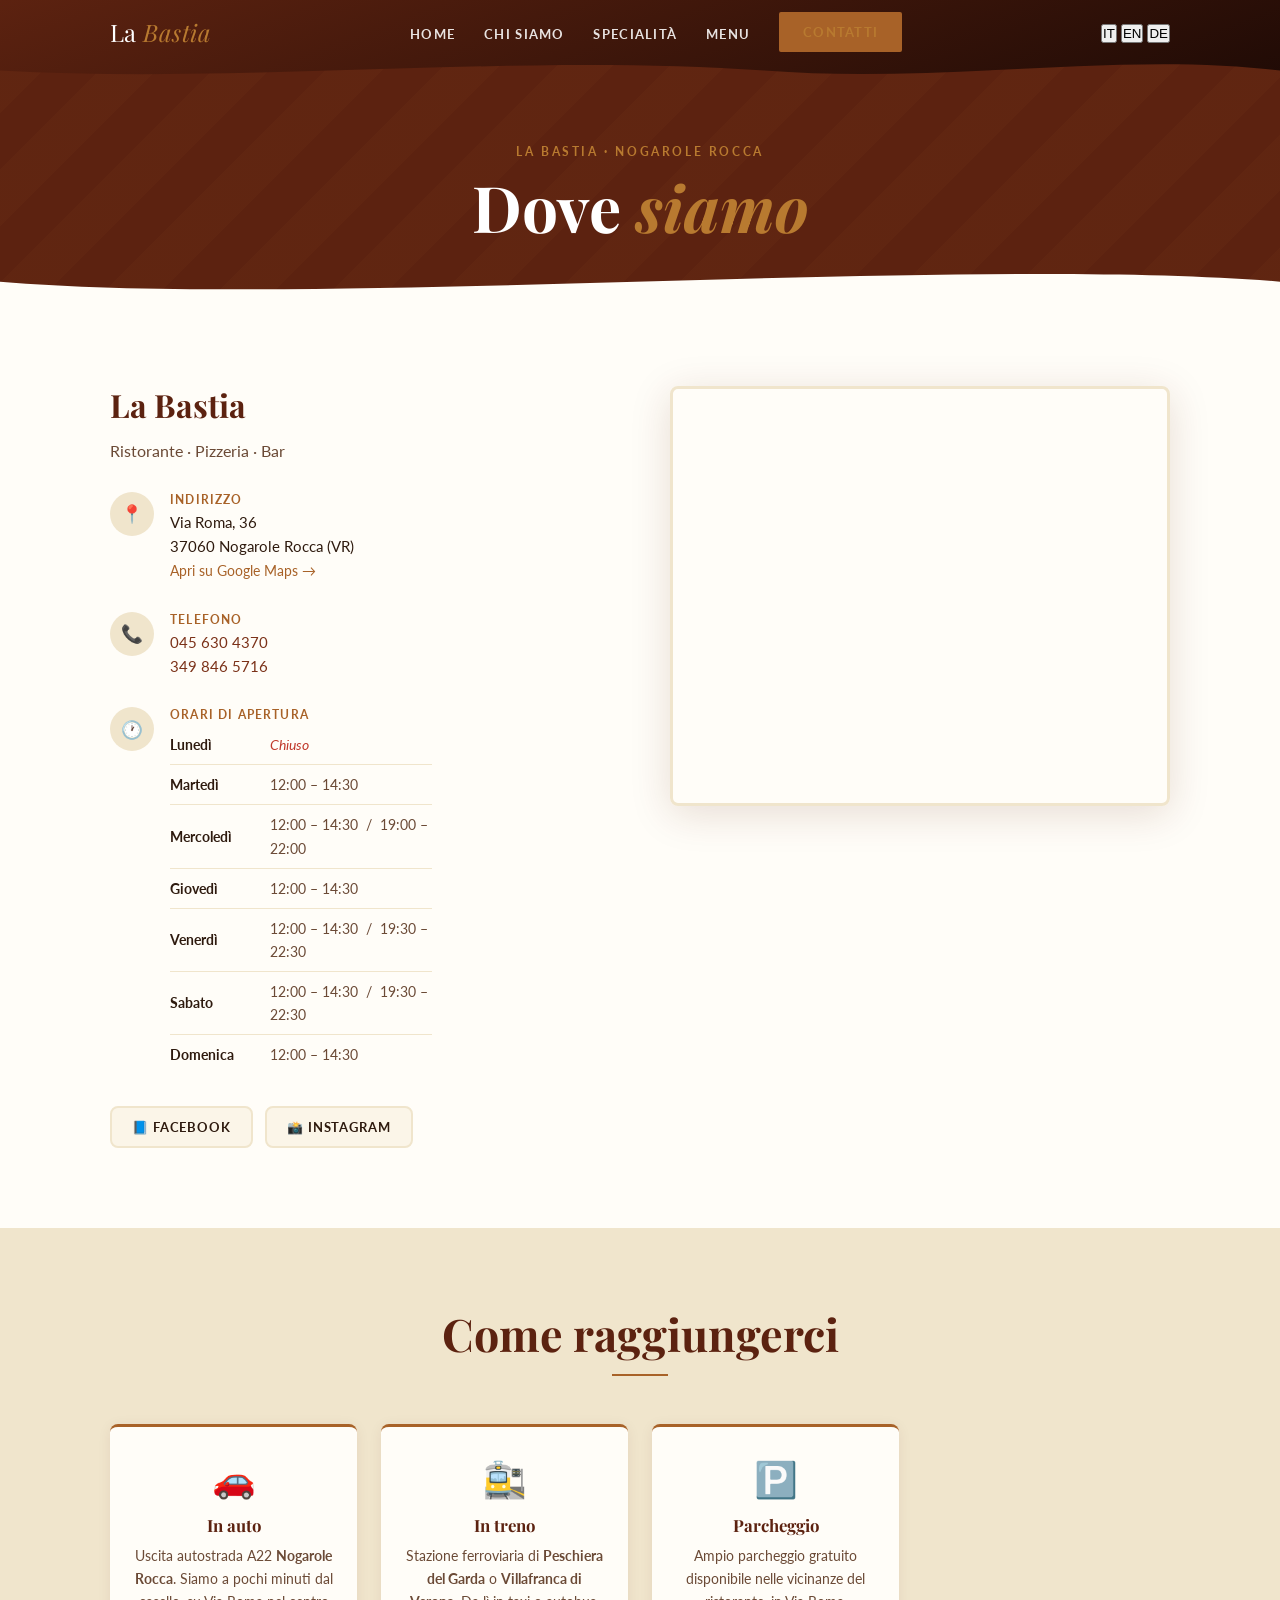
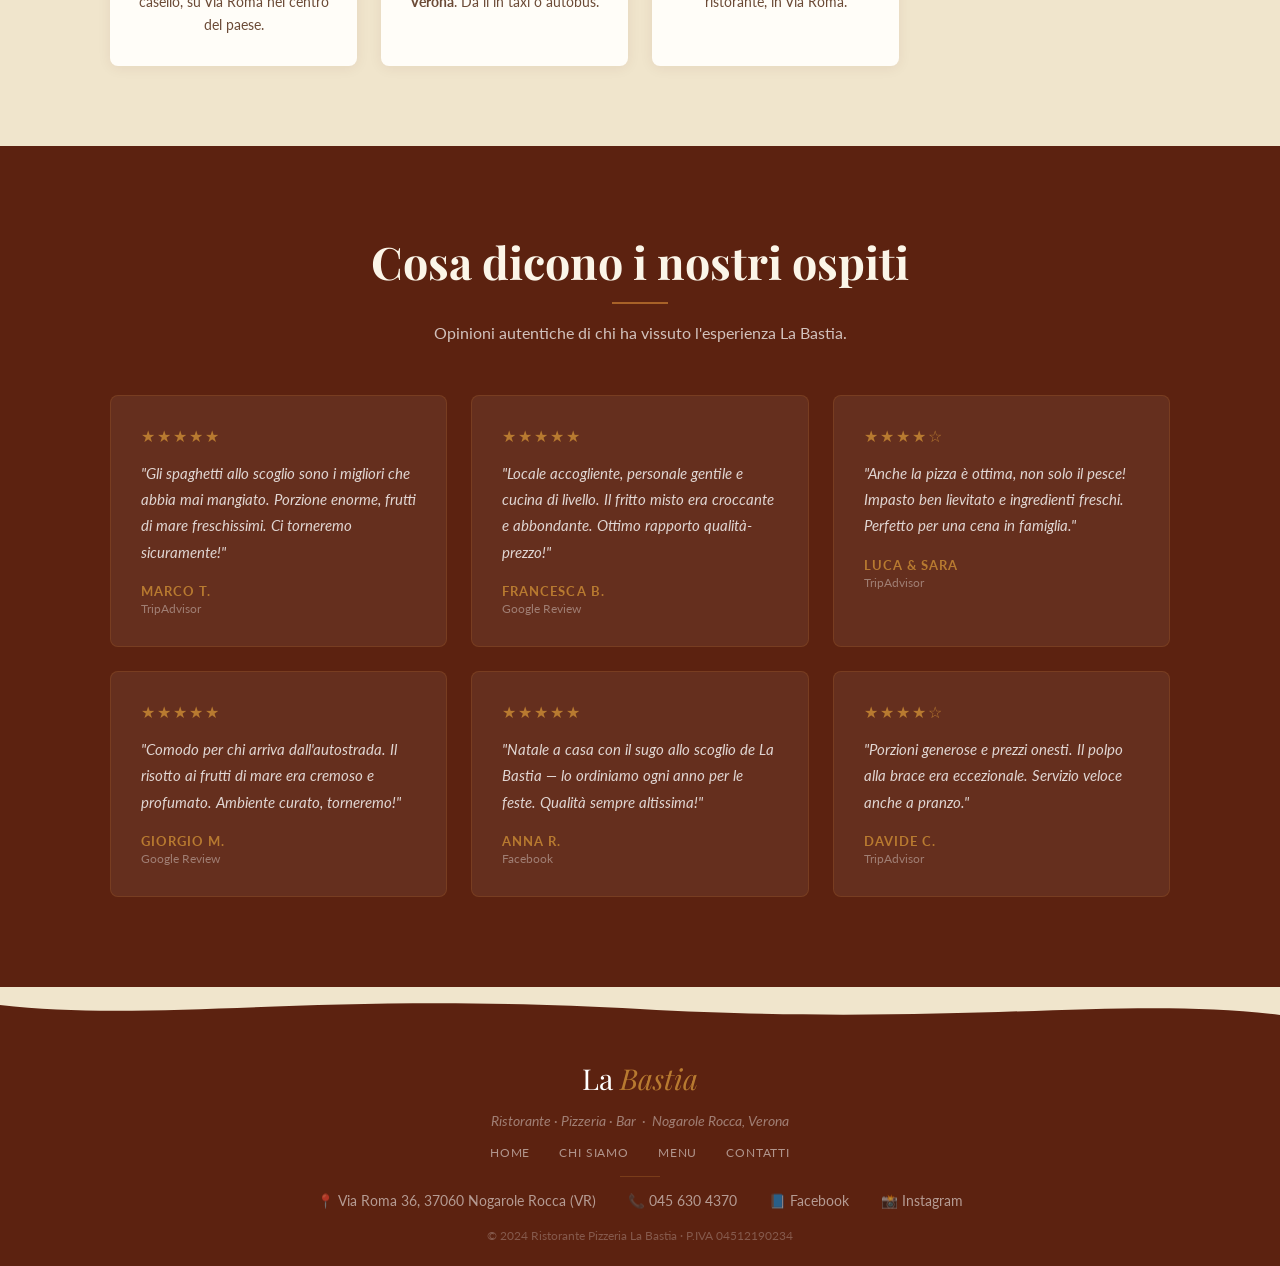
==== commit a4305320: "Update footer P.IVA number for consistency across pages" ====
--- a/contatti.html
+++ b/contatti.html
@@ -361,7 +361,7 @@
       <a href="https://www.facebook.com/p/La-Bastia-pizzeria-ristorante-61551666945159/" target="_blank" rel="noopener">📘 Facebook</a>
       <a href="https://www.instagram.com/labastiaristorantepizzeria/" target="_blank" rel="noopener">📸 Instagram</a>
     </div>
-    <p class="footer-copy" data-i18n="footer.copy">© 2024 Ristorante Pizzeria La Bastia · P.IVA 000000000</p>
+    <p class="footer-copy" data-i18n="footer.copy">© 2024 Ristorante Pizzeria La Bastia · P.IVA 04512190234</p>
   </div>
 </footer>
 
